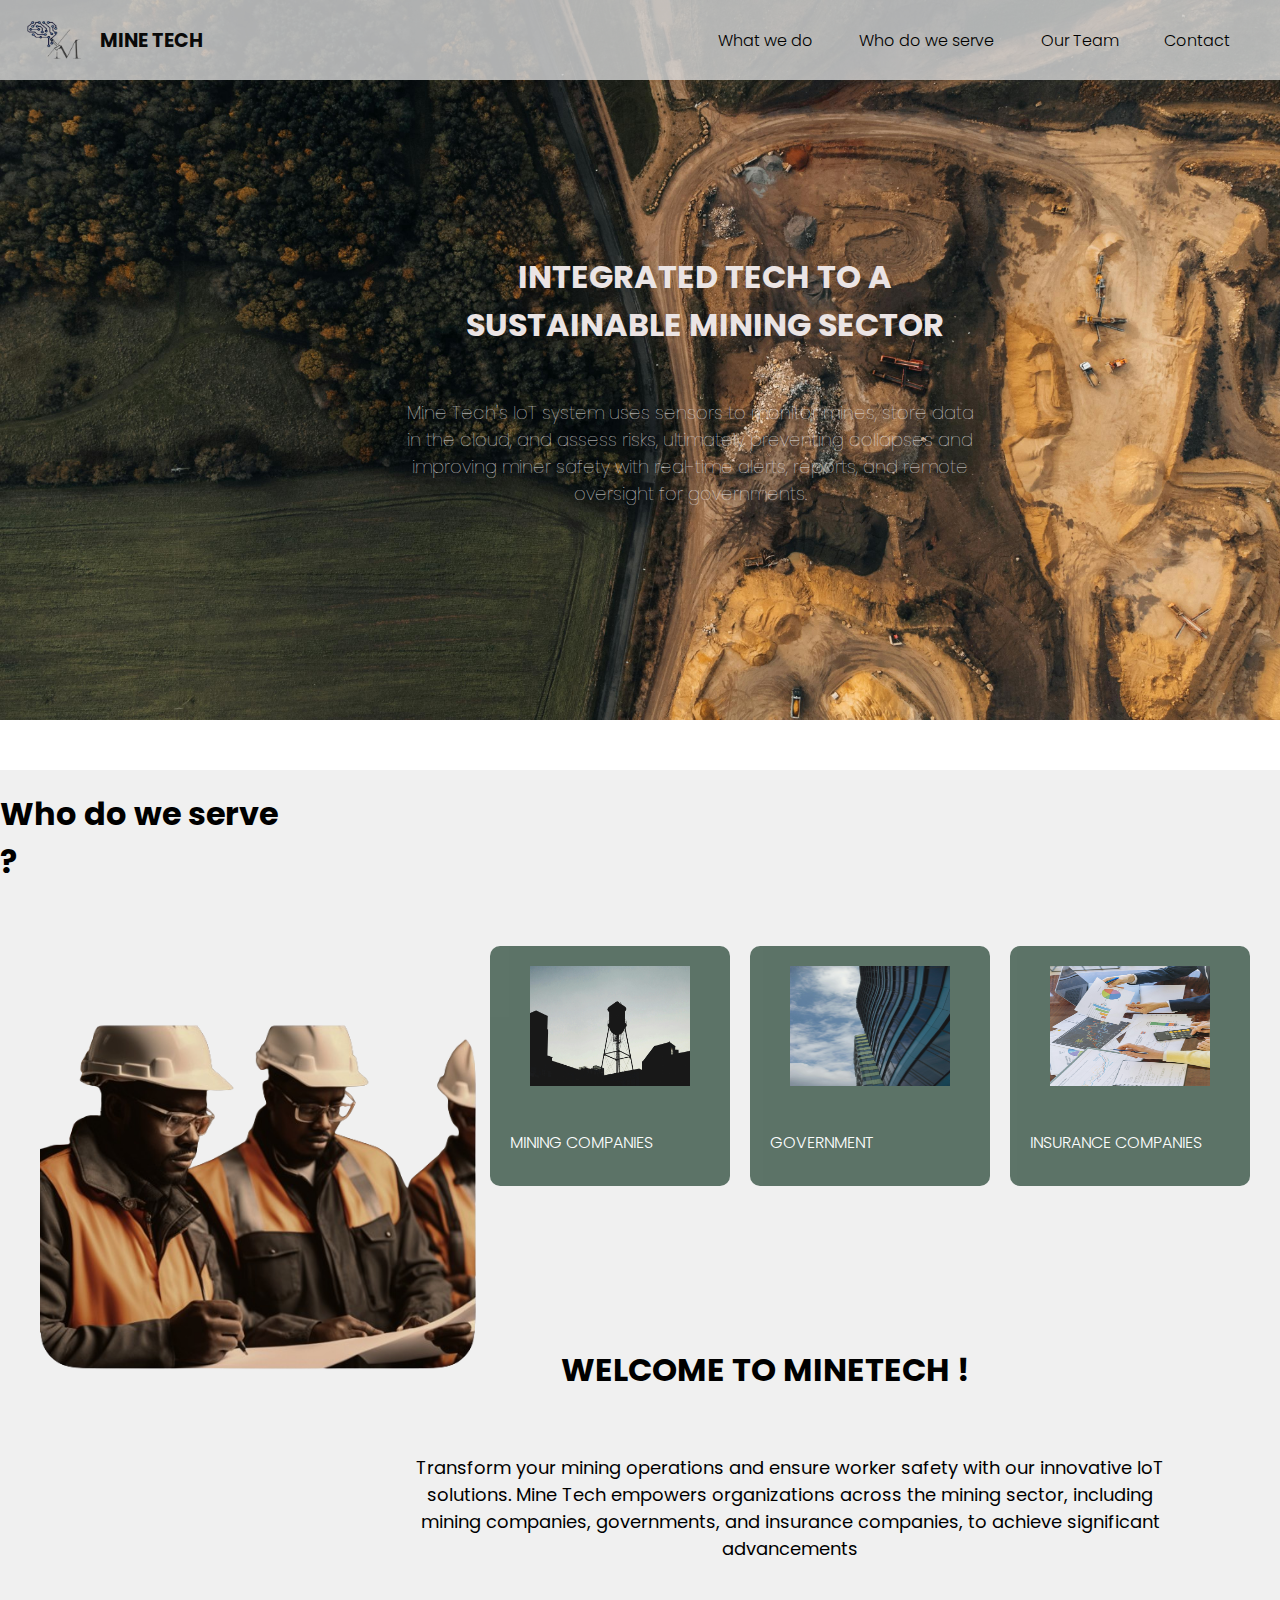
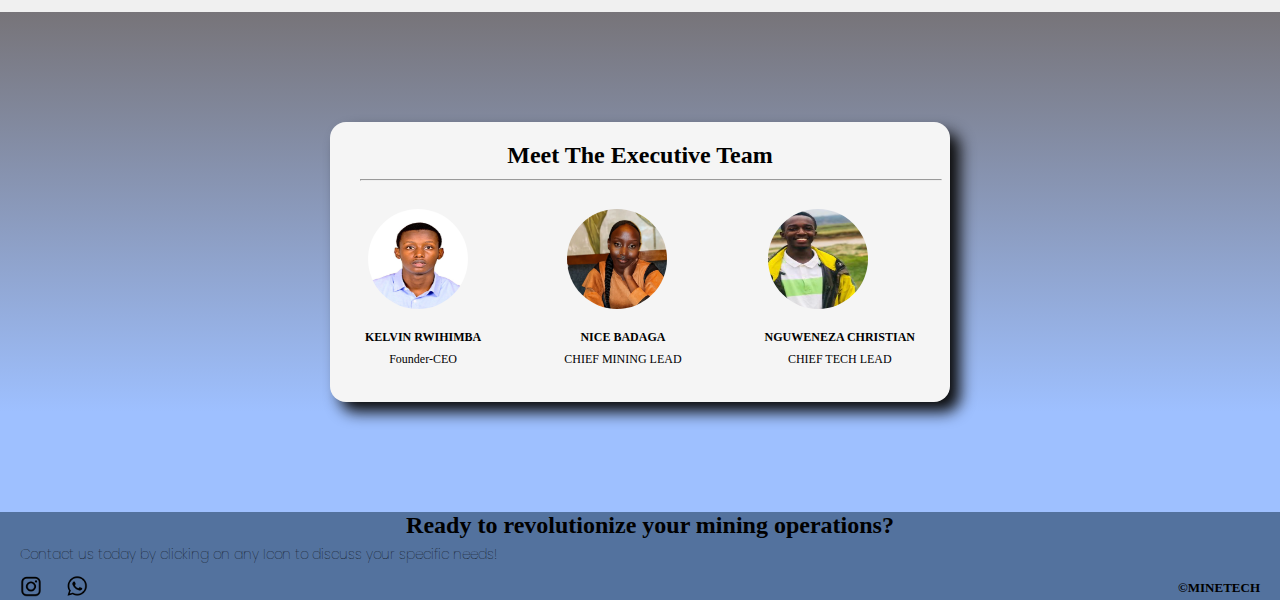
==== index.html @ d80b260d "MINETECH FILES" ====
<!DOCTYPE html>
<html lang="en">
<head>
    <meta charset="UTF-8">
    <meta name="viewport" content="width=device-width, initial-scale=1.0">
    <title>MINE TECH</title>
    <link rel="stylesheet" href="./style.css">
    <link rel="icon" href="./ICON/">
    <link href='https://fonts.googleapis.com/css?family=Poppins' rel='stylesheet'>
    <link href='https://fonts.googleapis.com/css?family=Poppins' rel='stylesheet'>
</head>
<body>
    <div class="background-container">
 <header>
  <div class="logo">
    <img src="./ICON/MINETECH LOGO.png" alt="left icon" class="icon">   
    
    <h1>MINE TECH</h1>
  </div>
  <div class="button-header-icon">
    <a href="./Who-we-are.html" alt="" class=""><button>What we do</button></a>
    <a href="#Area1" alt="" class=""><button>Who do we serve</button></a>
    <a href="#" alt="" class=""><button>Our Team</button></a>
    <a href="#network" alt="" class=""><button>Contact</button></a>
   </div>
</header>
<main>
 <div class="main-body">
 </div>
 <div class="texts">
    <h1>INTEGRATED TECH TO A SUSTAINABLE MINING SECTOR</h1>
    <h2>
        Mine Tech's IoT system uses sensors to monitor mines, store data in the cloud, and assess risks, ultimately preventing collapses and improving miner safety with real-time alerts, reports, and remote oversight for governments.</h2>
 </div>
</main>
<div id="Area1">
<section class="Area1">
    <span class="serve">
        <div class="section1">
             <h1>Who do we serve ?</h1>
        </div>
        <!-- <div>
            Who do we serve
        </div> -->
    </span>
    <div class="firstline>">
    <div class="section2"> 
    <img src="./image/ENG.png" alt="engineer"class="eng">
    <span>
        <div class="icon_space">
            <img src="./ICON/compg.jpg" alt="" class="icon">
            <nav>
                    <button>MINING COMPANIES</button>
                </a>
            </nav>
        </div>
        <div class="icon_space">
            <img src="./ICON/comp.jpg" alt="" class="icon" target="_blank">
            <nav>
                    <button>GOVERNMENT</button>
                </a>
            </nav>
        </div>
        <div class="icon_space">
            <img src="./ICON/Insurance.jpg" alt="" class="icon">
            <nav>
                    <button>INSURANCE COMPANIES</button>
                </a>
            </nav> 
        </div>
     </span>
     <!-- <div class="baseline">
        <h2>We are targeting the above three sectors, As they work hand in hand for the mining sector sustainability even though our main Target is saving the lives of miners </h2>
     </div> -->
        </div>
     <div class="baseline">
        <h1>WELCOME TO MINETECH !</h1>
        <h2>Transform your mining operations and ensure worker safety with our innovative IoT solutions. Mine Tech empowers organizations across the mining sector, including mining companies, governments, and insurance companies, to achieve significant advancements </h2>
     </div>
     <section class="our-team">
        <div class="meet">
          <h2>Meet The Executive Team</h2>
          <hr>
          <div class="members">
          <div class="Team-mem">
            <img src="./ICON/WhatsApp Image 2024-03-05 at 11.30.31.jpeg">
            <h4>KELVIN RWIHIMBA</h4>
            <P>Founder-CEO</P>
          </div>
          <div class="Team-mem">
            <img src="./ICON/Screenshot 2024-02-14 224446.png">
            <h4>NICE BADAGA</h4>
            <P>CHIEF MINING LEAD</P>
          </div>
          <div class="Team-mem">
            <img src="./ICON/Screenshot 2024-03-05 111111.png">
            <h4>NGUWENEZA CHRISTIAN</h4>
            <P>CHIEF TECH LEAD</P>
          </div>
        </div>
    </section>
    <div class="help">
    <div class="join-us">
        <h1>Ready to revolutionize your mining operations?</h1>
         <h2>Contact us today by clicking on any Icon to discuss your specific needs!</h2>
        </div>
    </div>
</section>
</div>

<footer class="network">
    <div class="last-last">
        <a href="https://www.instagram.com/__miningtech/">
        <img src="./ICON/IG icon.webp" alt="IG" class="Icon4"></a>
        <a href="https://wa.link/aolfz8">
            <img src="./ICON/whatsapp icon.webp" alt="whatsapp" class="Icon4">
        </a></div>

    <h4>&copy;MINETECH</h4>
</footer>
<script src="mine.js"></script>
</body>
</html>
---- style.css ----
*{
    margin: 0;
    padding: 0;
}
header{
    width: 100%;
    height:80px;
    display: flex;
    align-items: center;
    justify-content: space-between;
    background-color: rgb(218, 218, 218);

}
header:active, header:focus, header:hover {
    /* Remove hover effects as they might interfere with transparency */
    background-color: rgba(218, 218, 218, 0.8);
  }
.background-container{
    background-image: url("./image/pexels-urtimud-14263363.jpg");
    width:100%;
    position: relative;
     background-size: contain;
     background-repeat: no-repeat;

}  
.logo{
    justify-content: flex-start;
    align-items: center;
    margin:0;
    padding:0;
    display: flex;
    padding-right: 300px;
    margin-left: 20px;
 
    
}
.logo img{
    padding-right: 0px;
}

.logo h1 {
    padding:0;
    font-size: larger;
    font-weight: bold;
    font-family: "poppins";
    color: rgb(9, 9, 9);
    margin-right: 100px;
   
}
.button-header-icon {
    /* border: 1px solid red; */
    display: flex;
    align-items: center;
    margin-right: 50px;
    justify-content: space-between;
    width:40%;
    height: 40px;
}
.icon {
    /* border: 1px solid red; */
    padding: 0px 30px 0px 0px;
    height: 50px;
    width: 80px;  
}
button {
    border: none; /* Remove default borders */
  background: none; /* Remove default backgrounds */
  padding: 0; /* Remove default padding */
  text-decoration: none; /* Remove default underline */
  cursor: pointer; /* Show a pointer when hovering */
  font-weight:300;
  font-size: 16px;
  font-family: "poppins";
  border: blue;
  /* Add a blue underline on click */
  &:active {
    text-decoration:underline;
    text-decoration-color: blue;
}
}
main{
    /* border: 1px red solid; */
    height: 650px;
    width:100%;
    display: flex;
    align-items: center;
    justify-content: space-between;
   
}
.eng{
    /* border: 1px red solid; */
    padding-top: 0px;
    margin-bottom: 80px;
    margin-left: 40px;
    margin-top: 80px;
    height:300px;
    width:350px;
}
.section1 {
    /* border: 1px red solid; */
    display: flexbox;
    justify-content: flex-end;
    font-family: 'poppins';
    font-weight: bold;
}
.texts{
/* border: 1px red solid; */
align-items: center;
margin-top: 50px;
margin-bottom: 100px;
margin-right: 300px;
margin-left: 400px;
text-align: center;
}
main h1{
    /* border: 1px red solid; */
    font-family: "poppins";
    font-size: xx-large;
    font-weight: 800px;
    color: rgb(235, 228, 228);
    display: flex;
    justify-content: center;
    margin-left: 30px;
}
main h2{
    font-family: "poppins";
    font-size:large;
    font-weight: lighter;
    margin-top: 50px;
    text-align: center;
    color: rgb(231, 228, 228);
    
}
.Area1{
    background-color: rgb(240, 240, 240);
    /* margin:0;
    padding: 0; */
    /* border: 1px red solid; */
}

.section1 h1{
    /* border: 1px red solid; */
    /* font-family: "poppins"; */
    font-size: xx-large;
    font-weight: 800px;
    color: rgb(0, 0, 0);
    display: flex;
    justify-content: center;
    margin-top: 0px;
    margin-right: 400px;
    margin-bottom: 0px;

}
.section2{
    /* border: 1px red solid; */
    display: flex;
    justify-content: center;
    justify-content: space-between;
    height: 10px;
    padding-bottom: 420px;
}
.section2 .eng{
    /* border: 1px red solid; */
    padding-bottom: 60px;
    margin-bottom: 400px;
    height: 400px;
    width: 450px;
}
.icon_space{
    /* border: 1px red solid; */
   display: block;
    align-items: safe;
    width: 200px;
    height: 200px;
    background-color: #4c6659;
    color: #ffffff;
    padding: 20px;
    margin: 10px;
    border-radius: 10px;
    opacity:0.9;
}
nav{
    
    align-items: center;
}
span {
    /* border: 1px red solid; */
    display: flex;
    justify-content: center;
    margin-right: 200px;
    margin-top: 0px;
    padding-bottom:0px;
    margin-bottom: 200px;
    padding-top: 20px;
  
}
.serve{
    /* border: 1px red solid; */
    margin-top: 40px;
    padding-top: 20px;
    padding-right: 400px;
    margin-bottom: 30px;
}
.icon_space .icon{
    
    padding-right: 0px;
    width: 160px;
    height:120px;
    margin-left: 20px;
}
nav button{
    text-align: center;
    padding-top: 40px;
    font-family: "poppins";
    font-size: 16px;
    font-weight: 800px;
    color: #ffffff;
}
.baseline{
   
    background-color:rgb(240, 240, 240);
    text-align: center;
    margin-left: 400px;
    margin-right: 100px;
    font-family: "poppins";
    color: #000000;
    font-size: 14px;
    font-weight: 100px;
    margin-top: 0%;
    margin-bottom: 50px;
    /* padding-bottom: 30px; */
}
.baseline h1{
    padding-bottom: 10px;
    /* font-family: "poppins"; */
    font-size: xx-large;
    font-weight: 800px;
    color: rgb(0, 0, 0);
    display: flex;
    justify-content: center;
    padding-right: 50px;
}
.baseline h2{
    font-family: "poppins";
    font-size:large;
    font-weight:normal;
    margin-top: 50px;
    text-align: center;
    color: rgb(0, 0, 0);
}
.our-team{
    display: flex;
    justify-content: center;
    align-items: center;
   height: 500px; 
    background: linear-gradient(#777479 0% , #9ec0ff 80%);
}
.meet{
    background-color:whitesmoke;
    width: 580px;
    border-radius: 16px;
    padding: 20px;
    box-shadow: 10px 10px 15px rgb(11, 11, 11);
}
.meet h2{
       text-align: center;
}

.meet hr{
        width: 100%;
        margin: 10px;
}
.members{
    display: flex;
    justify-content: space-between;
}
.Team-mem{
    margin: 8px;

}
.members img{
    width: 100px;
    height:100px;
    margin:10px;
    border-radius: 50%;
}
.members h4,p{
    text-align: center;
    margin:7px;
    font-size: 12px;
}
.help{
    background: linear-gradient( #738bb8 80%);
    /* height: 100%; */

}
.join-us{
    /* border: 1px red solid; */
    background-color:  #53729e;
    padding-left: 20px;
    /* width: 100%; */
    height: 43px;
    
}
.join-us h1{
        font-size: x-large;
        font-weight: bold;
        /* margin-bottom: 20px; Add some margin for spacing */
        text-align: center;
}
.join-us h2{
    font-family: "poppins";
    font-size: 14px ;
    font-weight: lighter;  
    /* text-align: center; */
    padding-top: 5px;
}
footer{

    background-color: #53729e;
    height:45px;
    opacity: 1;
    width: 100%;
    margin-bottom: 0%;
    
}
.network{
    display: flex;
    align-items: center;
    justify-content: center;
    justify-content: space-between;
    /* justify-content: space-around; */
    /* gap: 15px; */
    margin-bottom: 0%;
    padding-bottom: 0%;
    /* padding-top: 20px; */

    
}
.network .Icon4{
    /* border: 1px red solid; */
    height: 22px;
    width: 22px;
    margin-bottom: 0%;
    padding-top: 20px;
    padding-left: 20px;
   
}
.network h4{
    font-size:small;
    padding-top: 20px;
    padding-right: 20px;
}
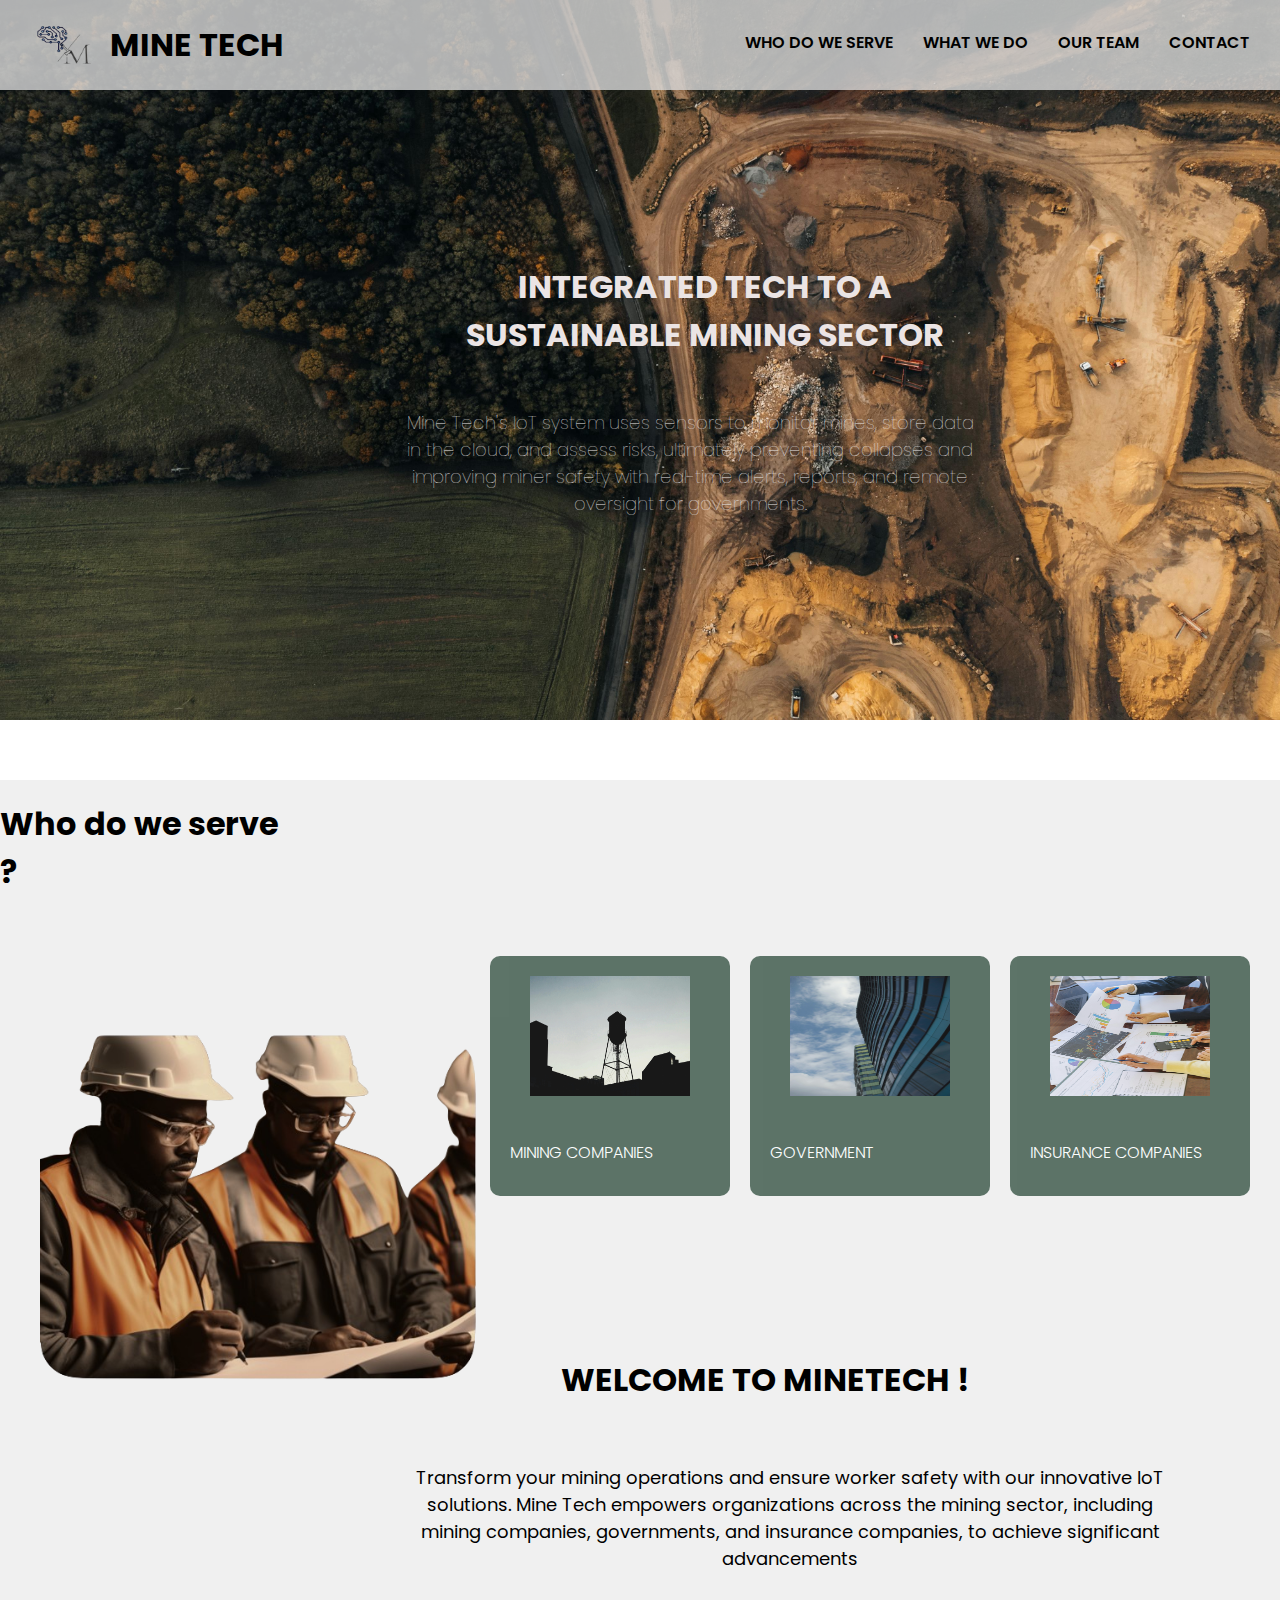
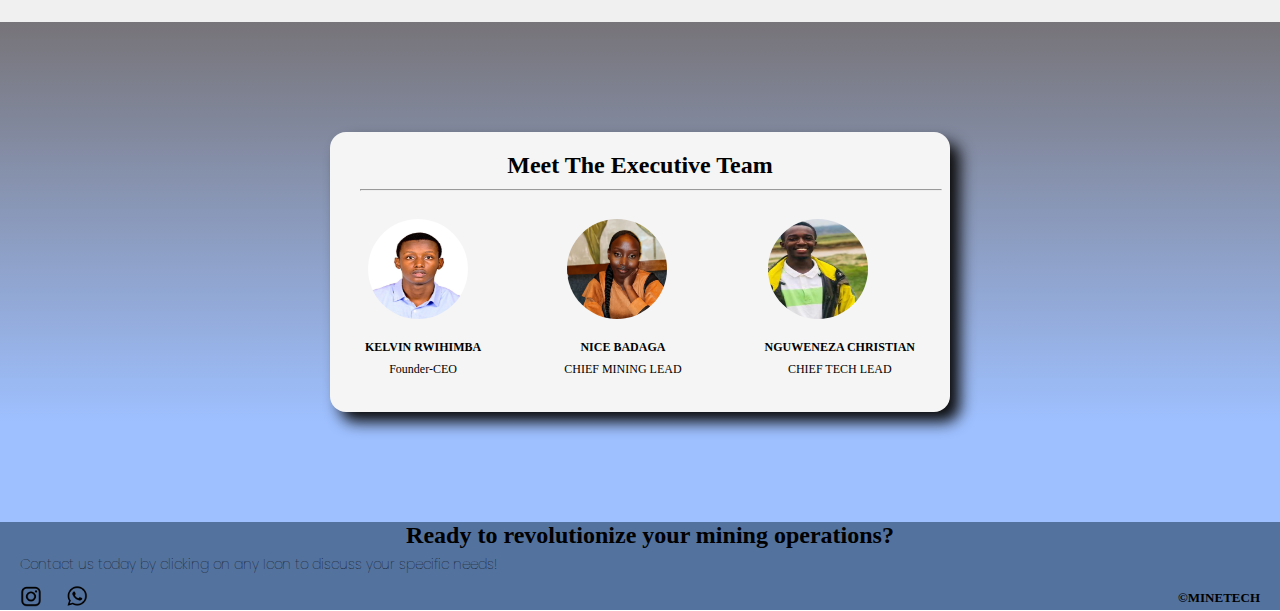
==== commit 1335d4c0: "made the header responsive" ====
--- a/index.html
+++ b/index.html
@@ -5,25 +5,25 @@
     <meta name="viewport" content="width=device-width, initial-scale=1.0">
     <title>MINE TECH</title>
     <link rel="stylesheet" href="./style.css">
+    <link rel="stylesheet" href="./responsive.css">
     <link rel="icon" href="./ICON/">
     <link href='https://fonts.googleapis.com/css?family=Poppins' rel='stylesheet'>
     <link href='https://fonts.googleapis.com/css?family=Poppins' rel='stylesheet'>
 </head>
 <body>
     <div class="background-container">
- <header>
-  <div class="logo">
-    <img src="./ICON/MINETECH LOGO.png" alt="left icon" class="icon">   
-    
-    <h1>MINE TECH</h1>
-  </div>
-  <div class="button-header-icon">
-    <a href="./Who-we-are.html" alt="" class=""><button>What we do</button></a>
-    <a href="#Area1" alt="" class=""><button>Who do we serve</button></a>
-    <a href="#" alt="" class=""><button>Our Team</button></a>
-    <a href="#network" alt="" class=""><button>Contact</button></a>
-   </div>
-</header>
+    <header class="header">
+        <div class="logo">
+            <img src="./ICON/MINETECH LOGO.png" alt="logo" class="icon">   
+            <h1>MINE TECH</h1>
+        </div>
+        <ul class="button-header-icon">
+            <li><a href="./index.html">Who do we serve</a></li>
+            <li><a href="./who-we-are.html">What we do</a></li>
+            <li><a href="./index.html">Our Team</a></li>
+            <li><a href="./index.html">Contact</a></li>
+        </ul>
+    </header>
 <main>
  <div class="main-body">
  </div>
--- a/style.css
+++ b/style.css
@@ -2,19 +2,58 @@
     margin: 0;
     padding: 0;
 }
-header{
-    width: 100%;
-    height:80px;
-    display: flex;
-    align-items: center;
-    justify-content: space-between;
-    background-color: rgb(218, 218, 218);
-
+/* header styles */
+header {
+    text-align: center;
+    background-color: rgb(251, 251, 251);
+}
+/* .logo img, h1 {
+    border: 1px solid red;
+} */
+header .logo {
+    padding-top: 10px;
+    /* border: 1px solid red; */
+    display: flex;
+    justify-content: center;
+    align-items: center;
+    font-family: 'poppins';
+}
+.logo img {
+    margin: 0;
+    padding: 0;
+}
+.icon {
+    /* border: 1px solid red; */
+    padding: 0px 30px 0px 0px;
+    height: 50px;
+    width: 80px;  
+}
+header ul {
+    list-style: none;
+    /* border: 1px solid red; */
+    margin-top: 10px;
+}
+header ul li {
+    padding-top: 10px;
+}
+header ul li:last-child {
+    padding-bottom: 10px;
+}
+header ul li a {
+    text-decoration: none;
+    color: #000000;
+    font-family: 'poppins';
+    text-transform: uppercase;
+    font-weight: 600;
+}
+header ul li a:hover {
+    color: blue;
 }
 header:active, header:focus, header:hover {
     /* Remove hover effects as they might interfere with transparency */
     background-color: rgba(218, 218, 218, 0.8);
-  }
+}
+/* end of header styles */
 .background-container{
     background-image: url("./image/pexels-urtimud-14263363.jpg");
     width:100%;
@@ -23,45 +62,7 @@
      background-repeat: no-repeat;
 
 }  
-.logo{
-    justify-content: flex-start;
-    align-items: center;
-    margin:0;
-    padding:0;
-    display: flex;
-    padding-right: 300px;
-    margin-left: 20px;
- 
-    
-}
-.logo img{
-    padding-right: 0px;
-}
-
-.logo h1 {
-    padding:0;
-    font-size: larger;
-    font-weight: bold;
-    font-family: "poppins";
-    color: rgb(9, 9, 9);
-    margin-right: 100px;
-   
-}
-.button-header-icon {
-    /* border: 1px solid red; */
-    display: flex;
-    align-items: center;
-    margin-right: 50px;
-    justify-content: space-between;
-    width:40%;
-    height: 40px;
-}
-.icon {
-    /* border: 1px solid red; */
-    padding: 0px 30px 0px 0px;
-    height: 50px;
-    width: 80px;  
-}
+
 button {
     border: none; /* Remove default borders */
   background: none; /* Remove default backgrounds */
@@ -350,4 +351,4 @@
     font-size:small;
     padding-top: 20px;
     padding-right: 20px;
-}+}
--- a/responsive.css
+++ b/responsive.css
@@ -0,0 +1,18 @@
+@media screen and (min-width: 900px) {
+    header {
+        display: flex;
+        justify-content: space-between;
+    }
+    header .logo {
+        padding-top: 0;
+    }
+    .logo, .button-header-icon {
+        margin: 20px 30px;
+    }
+    header ul {
+        display: flex;
+    }
+    header ul li {
+        padding-left: 30px;
+    }
+}